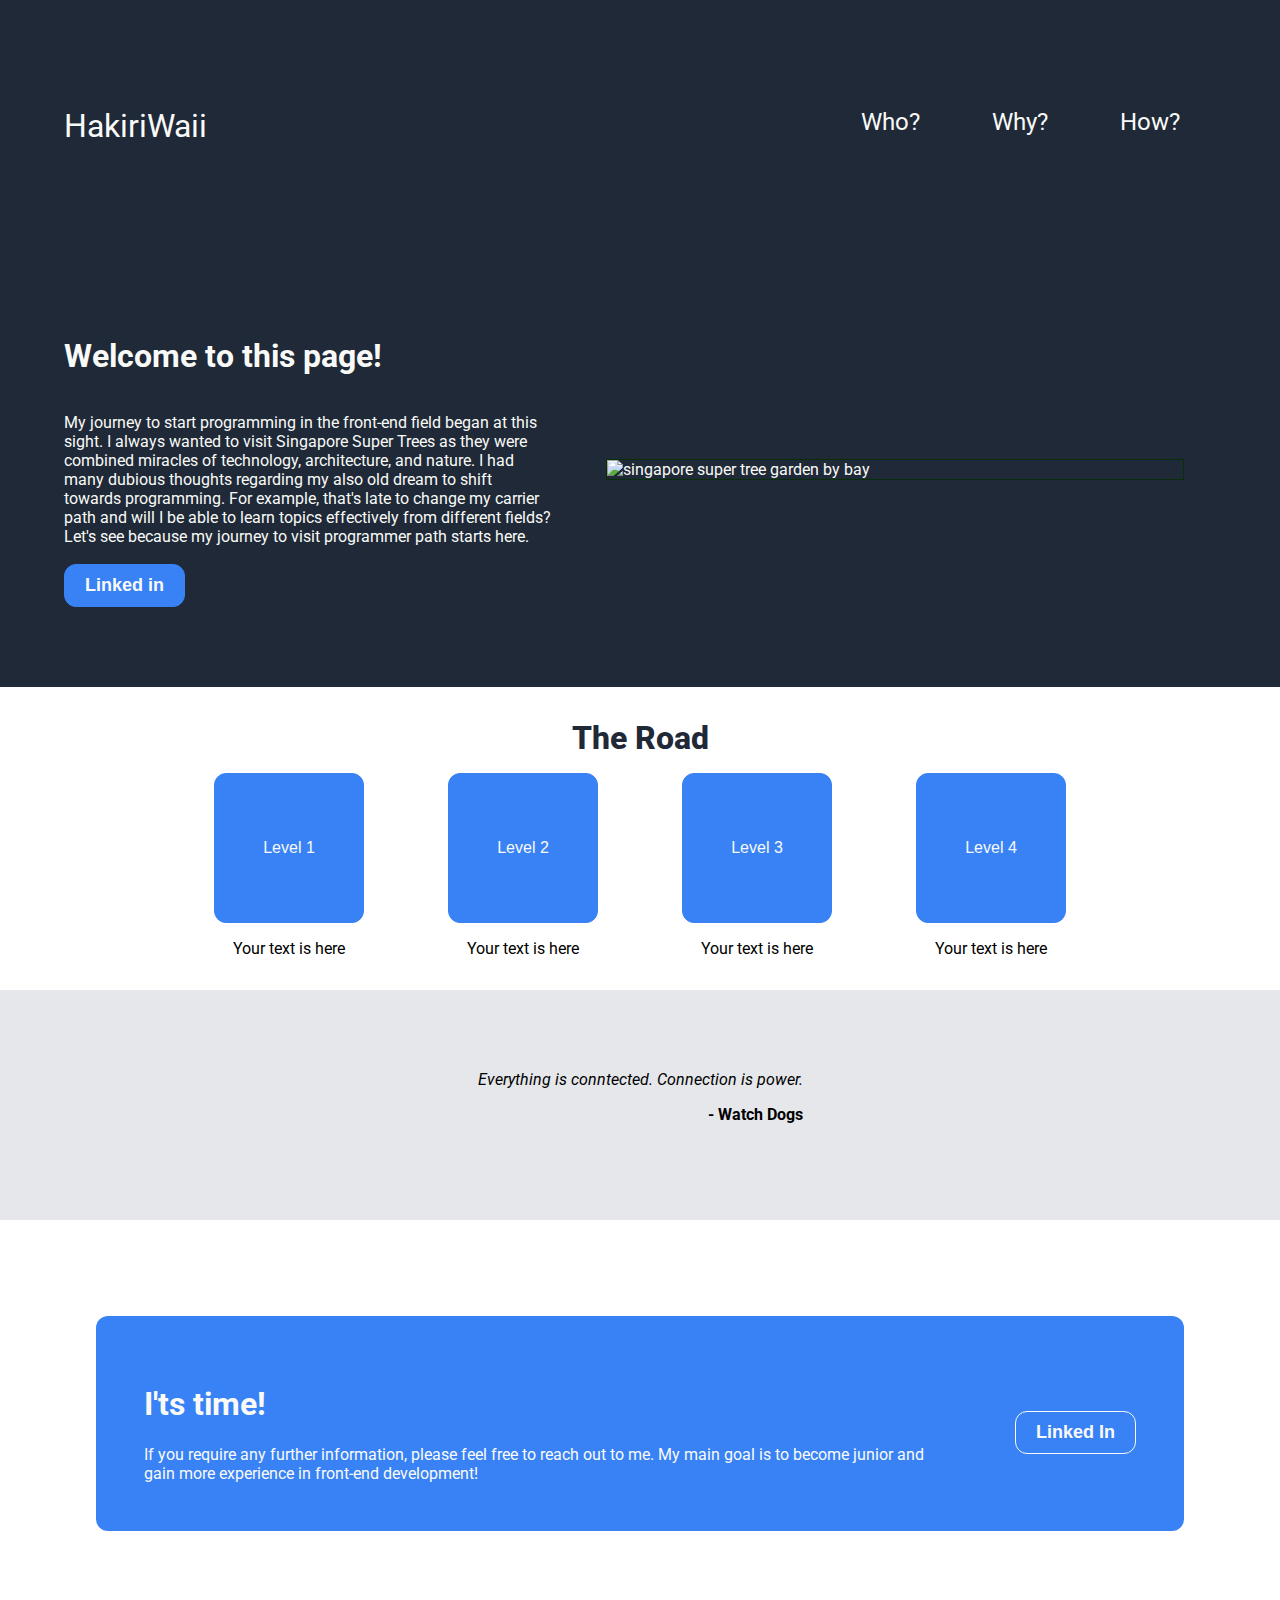
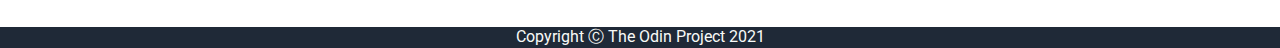
==== index.html @ 8f15ab68 "Add footer to the page" ====
<!DOCTYPE html>
<html lang="en">
  <head>
     <meta charset="UTF-8">
     <meta http-equiv="X-UA-Compatible" content="IE=edge">
     <meta name="viewport" content="width=device-width, initial-scale=1.0">
     <title>HakiriWai</title>
     <link rel="stylesheet" href="../css/css.css">
  </head>
  <body>
      <header class="header">
        <div class="container">
            <h1 class="logo">HakiriWaii</h1>
          <nav class="nav">
            <ul class="list">
                <li>
                    <a href="#">Who?</a>
                </li>
                <li>
                    <a href="#">Why?</a>
                </li>
                <li>
                    <a href="#">How?</a>
                </li>
            </ul>
          </nav>
        </div>
      </header>
      <div class="hero">
        <div class="herocontents">  
         <h1 class="story">Welcome to this page! </h1>
         <p class="story">My journey to start programming in the front-end field began at this sight. I always wanted to visit Singapore Super Trees as they were combined miracles of technology, architecture, and nature. I had many dubious thoughts regarding my also old dream to shift towards programming. For example, that's late to change my carrier path and will I be able to learn topics effectively from different fields? Let's see because my journey to visit programmer path starts here.  
         <button class="my-button">Linked in</button>
        </div>
            <img class="singapore" src="../pic/singapore.png" alt="singapore super tree garden by bay">
         <p>
      </div>
      <div class="content">
        <div class="title">The Road</div>
          <div class="main">
             <div class="buttons">
               <button class="project"> Level 1</button>
               <div class="text">Your text is here</div>
             </div>
             <div class="buttons">
               <button class="project">Level 2</button>
               <div class="text">Your text is here</div>
             </div>
             <div class="buttons">
               <button class="project"> Level 3</button>
               <div class="text">Your text is here</div>
             </div>
             <div class="buttons">
               <button class="project"> Level 4</button>
               <div class="text">Your text is here</div>
             </div>
          </div>
      </div>
      <div class="quote">
          <blockquote>Everything is conntected. Connection is power.
             <citie> 
              <p class="quote--text"> - Watch Dogs </p>
             </citie>
          </blockquote>
        </div>      
      <div class="contact">
         <div class="allinformation">
             <div class="item"> <h1>I'ts time!</h1> If you require any further information, please feel free to reach out to me. My main goal is to become junior and gain more experience in front-end  development! </div> 
             <button class="link">Linked In </button>
        </div>
     </div>
      <footer class="footer"> Copyright Ⓒ  The Odin Project 2021<footer>  
   </div>
  </body>
</html>
---- css/css.css ----
@import url('https://fonts.googleapis.com/css2?family=Roboto:wght@400;700&display=swap');


body {
  display: flex;
  height: 100vh;
  margin: 0;
  font-family: Roboto, sans-serif;
  flex-direction: column;
}

ul {
    list-style-type: none;
  }
  
  li {
    margin-bottom: 16px;
  }
  
  a {   
   font-size: 24px;
   background: #1f2937;
   padding: 8px;
   text-decoration: none;
   color: #F9FAF8;
  }
    
  .logo {
    max-width: 100%;
	height: auto;
    color: #F9FAF8;
    font-weight: 400;
    font-weight: 24px #F9FAF8;
}

.container {
	max-width: 100%;
	margin:  auto;
    background-color: #1f2937;
}
.header .container {
    background-color: #1f2937;
	padding: 64px;
    display: flex;
    align-items: center;
    justify-content: space-between;
    flex-wrap: wrap;
}

.nav {
    display: flex;
	margin: 1em 0 .5em;
	text-align: center;
}

.list {
	display: flex;
    flex-direction: row;
}
.nav a {
	display: inline-block;
	padding: .5em 1.5em;
}

.hero {
    background-color: #1f2937;
    font-weight: 48px extra-bold #F9FAF8;
    color: #F9FAF8;
    display: flex;
    justify-content: space-between;
    align-items: center;
    padding: 64px;
    margin: 0rem auto 0r auto; 
    flex: 0 1 calc(50% - 10px - 2px);
}

.herocontents {
    display:flex;
    flex-wrap: wrap;

}

.hero img {
    border: 1px solid rgb(8, 46, 8);
    height: auto;
    max-width: 100%;
    min-width: 50%;
}

.hero p {
    font-weight: 18px #E5E7EB;
    margin-right: 32px;
    max-width: 90%;
}

.my-button {
    display: block;
    border-radius: 12px;
    border: 1px solid #3882f6;
    padding: 10px 20px;
    background: #3882f6;
    font-size: 1.125em;
    cursor: pointer;
    color: #F9FAF8;
    margin-top: 1em;
    font-weight: bold;
}


.content {
    text-align: center;
    margin: 32px;
}

.main {
    gap: 52px;
    display: flex;
    justify-content: center;
    flex-
}

.title {
    font-weight: 800;
    font-size: 32px;
    color: #1f2937;
}

.main{
    gap: 52px;
    display: flex;
    justify-content: center;
    align-items: center;
    align-content: center;
    flex; 2 2 1;
    flex-wrap: wrap;
  
}

.project {
    border-radius: 12px;
    border: 1px solid #3882f6;
    padding: 1.25rem 1.25rem ;
    background: #3882f6;
    font-size: 1em;
    cursor: pointer;
    color: #F9FAF8;
    width: 150px;
    height: 150px;
    margin: 1em 1em 1em 1em;
    flex-wrap: nowrap;
    
}

.quote {
    background: #E5E7EB;
    display: inline-flex;
    flex-flow: row wrap;
    justify-content: center;
    font-weight: 36px 300 italic #1f2937;
    font-style: italic;
    padding: 64px;
    margin: 0rem auto 0r auto; 
    flex; 2 2 1;

}

.quote--text {
   text-align: right;
   font-weight: bold;
   font-style: normal;
}

.contact {
    flex-direction: column;
    flex-basis: 100%;
    flex: 1;
    height: 100%;
    padding: 4rem;
    margin: 0rem auto 0 auto; 
    display: flex;
    align-items: center;
    justify-content: center;
}

.allinformation {
    display: flex;
    justify-content: space-between;
    align-items: flex-start;
    background-color: #3882f6;
    padding: 3rem;
    border-radius: 12px;
    color: #F9FAF8;
    margin: 2rem;
    flex-wrap: wrap;

}


.link {
    display: block;
    align-self: center;
    border-radius: 12px;
    border: 1px solid #F9FAF8;
    padding: 10px 20px;
    background: #3882f6;
    font-size: 1.125em;
    cursor: pointer;
    color: #F9FAF8;
    margin-top: 1em;
    flex; 2 2 1;
    flex-wrap: nowrap;
    font-weight: bold;
    
}

.item {
    display:flex;
    flex-direction: column;
    align-items: flex-start;
    width: 80%;
    }

.footer {
    display: flex;
    align-items: center;
    justify-content: center;
    background-color: #1f2937;
    flex; 2 2 1;
    color: #F9FAF8;
}
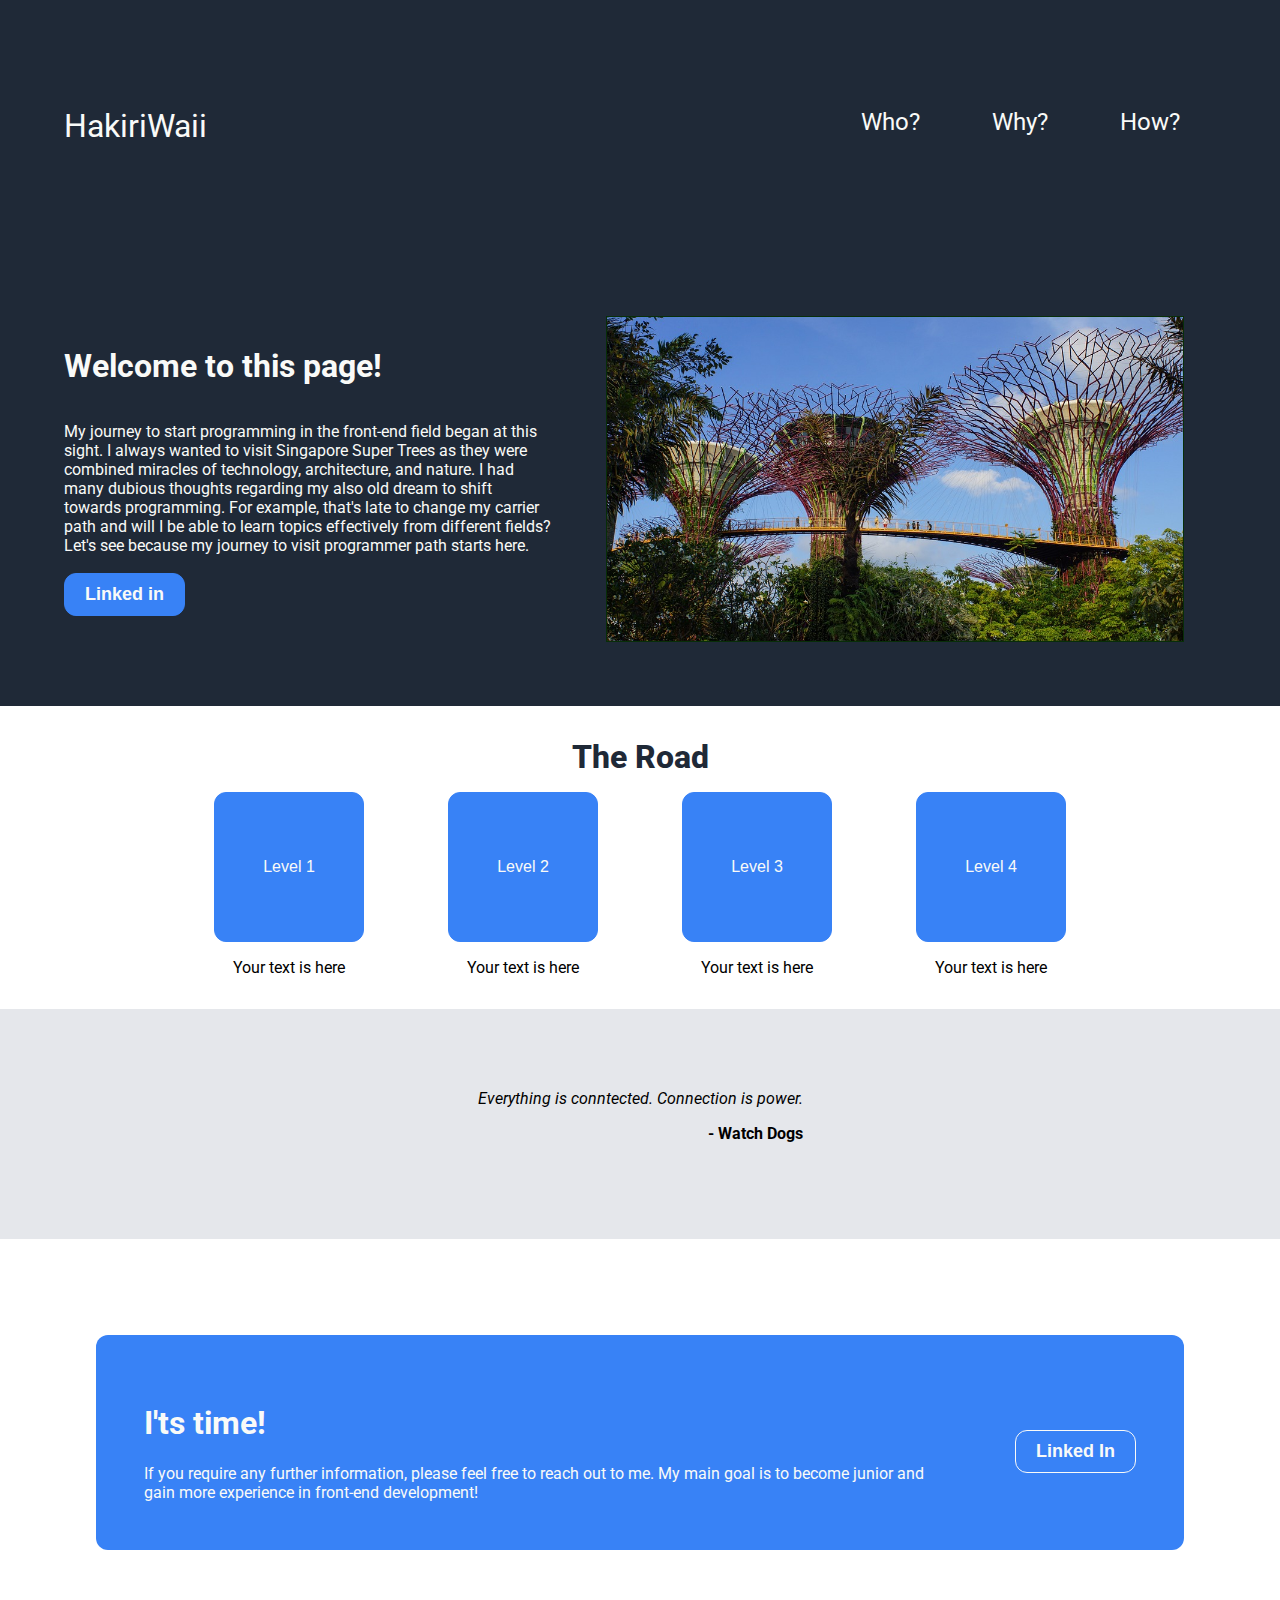
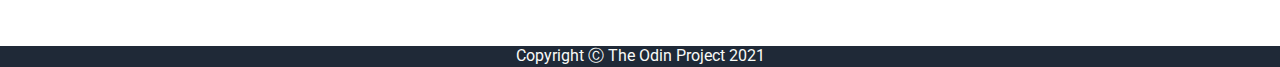
==== commit fba27207: "Change stylesheet pathway in html" ====
--- a/index.html
+++ b/index.html
@@ -5,7 +5,7 @@
      <meta http-equiv="X-UA-Compatible" content="IE=edge">
      <meta name="viewport" content="width=device-width, initial-scale=1.0">
      <title>HakiriWai</title>
-     <link rel="stylesheet" href="../css/css.css">
+     <link rel="stylesheet" href="./css.css">
   </head>
   <body>
       <header class="header">
@@ -32,7 +32,7 @@
          <p class="story">My journey to start programming in the front-end field began at this sight. I always wanted to visit Singapore Super Trees as they were combined miracles of technology, architecture, and nature. I had many dubious thoughts regarding my also old dream to shift towards programming. For example, that's late to change my carrier path and will I be able to learn topics effectively from different fields? Let's see because my journey to visit programmer path starts here.  
          <button class="my-button">Linked in</button>
         </div>
-            <img class="singapore" src="../pic/singapore.png" alt="singapore super tree garden by bay">
+            <img class="singapore" src="./pic/singapore.png" alt="singapore super tree garden by bay">
          <p>
       </div>
       <div class="content">
@@ -72,4 +72,4 @@
       <footer class="footer"> Copyright Ⓒ  The Odin Project 2021<footer>  
    </div>
   </body>
-</html>+</html>
--- a/css.css
+++ b/css.css
@@ -0,0 +1,231 @@
+@import url('https://fonts.googleapis.com/css2?family=Roboto:wght@400;700&display=swap');
+
+
+body {
+  display: flex;
+  height: 100vh;
+  margin: 0;
+  font-family: Roboto, sans-serif;
+  flex-direction: column;
+}
+
+ul {
+    list-style-type: none;
+  }
+  
+  li {
+    margin-bottom: 16px;
+  }
+  
+  a {   
+   font-size: 24px;
+   background: #1f2937;
+   padding: 8px;
+   text-decoration: none;
+   color: #F9FAF8;
+  }
+    
+  .logo {
+    max-width: 100%;
+	height: auto;
+    color: #F9FAF8;
+    font-weight: 400;
+    font-weight: 24px #F9FAF8;
+}
+
+.container {
+	max-width: 100%;
+	margin:  auto;
+    background-color: #1f2937;
+}
+.header .container {
+    background-color: #1f2937;
+	padding: 64px;
+    display: flex;
+    align-items: center;
+    justify-content: space-between;
+    flex-wrap: wrap;
+}
+
+.nav {
+    display: flex;
+	margin: 1em 0 .5em;
+	text-align: center;
+}
+
+.list {
+	display: flex;
+    flex-direction: row;
+}
+.nav a {
+	display: inline-block;
+	padding: .5em 1.5em;
+}
+
+.hero {
+    background-color: #1f2937;
+    font-weight: 48px extra-bold #F9FAF8;
+    color: #F9FAF8;
+    display: flex;
+    justify-content: space-between;
+    align-items: center;
+    padding: 64px;
+    margin: 0rem auto 0r auto; 
+    flex: 0 1 calc(50% - 10px - 2px);
+}
+
+.herocontents {
+    display:flex;
+    flex-wrap: wrap;
+
+}
+
+.hero img {
+    border: 1px solid rgb(8, 46, 8);
+    height: auto;
+    max-width: 100%;
+    min-width: 50%;
+}
+
+.hero p {
+    font-weight: 18px #E5E7EB;
+    margin-right: 32px;
+    max-width: 90%;
+}
+
+.my-button {
+    display: block;
+    border-radius: 12px;
+    border: 1px solid #3882f6;
+    padding: 10px 20px;
+    background: #3882f6;
+    font-size: 1.125em;
+    cursor: pointer;
+    color: #F9FAF8;
+    margin-top: 1em;
+    font-weight: bold;
+}
+
+
+.content {
+    text-align: center;
+    margin: 32px;
+}
+
+.main {
+    gap: 52px;
+    display: flex;
+    justify-content: center;
+    flex-
+}
+
+.title {
+    font-weight: 800;
+    font-size: 32px;
+    color: #1f2937;
+}
+
+.main{
+    gap: 52px;
+    display: flex;
+    justify-content: center;
+    align-items: center;
+    align-content: center;
+    flex; 2 2 1;
+    flex-wrap: wrap;
+  
+}
+
+.project {
+    border-radius: 12px;
+    border: 1px solid #3882f6;
+    padding: 1.25rem 1.25rem ;
+    background: #3882f6;
+    font-size: 1em;
+    cursor: pointer;
+    color: #F9FAF8;
+    width: 150px;
+    height: 150px;
+    margin: 1em 1em 1em 1em;
+    flex-wrap: nowrap;
+    
+}
+
+.quote {
+    background: #E5E7EB;
+    display: inline-flex;
+    flex-flow: row wrap;
+    justify-content: center;
+    font-weight: 36px 300 italic #1f2937;
+    font-style: italic;
+    padding: 64px;
+    margin: 0rem auto 0r auto; 
+    flex; 2 2 1;
+
+}
+
+.quote--text {
+   text-align: right;
+   font-weight: bold;
+   font-style: normal;
+}
+
+.contact {
+    flex-direction: column;
+    flex-basis: 100%;
+    flex: 1;
+    height: 100%;
+    padding: 4rem;
+    margin: 0rem auto 0 auto; 
+    display: flex;
+    align-items: center;
+    justify-content: center;
+}
+
+.allinformation {
+    display: flex;
+    justify-content: space-between;
+    align-items: flex-start;
+    background-color: #3882f6;
+    padding: 3rem;
+    border-radius: 12px;
+    color: #F9FAF8;
+    margin: 2rem;
+    flex-wrap: wrap;
+
+}
+
+
+.link {
+    display: block;
+    align-self: center;
+    border-radius: 12px;
+    border: 1px solid #F9FAF8;
+    padding: 10px 20px;
+    background: #3882f6;
+    font-size: 1.125em;
+    cursor: pointer;
+    color: #F9FAF8;
+    margin-top: 1em;
+    flex; 2 2 1;
+    flex-wrap: nowrap;
+    font-weight: bold;
+    
+}
+
+.item {
+    display:flex;
+    flex-direction: column;
+    align-items: flex-start;
+    width: 80%;
+    }
+
+.footer {
+    display: flex;
+    align-items: center;
+    justify-content: center;
+    background-color: #1f2937;
+    flex; 2 2 1;
+    color: #F9FAF8;
+}
+
